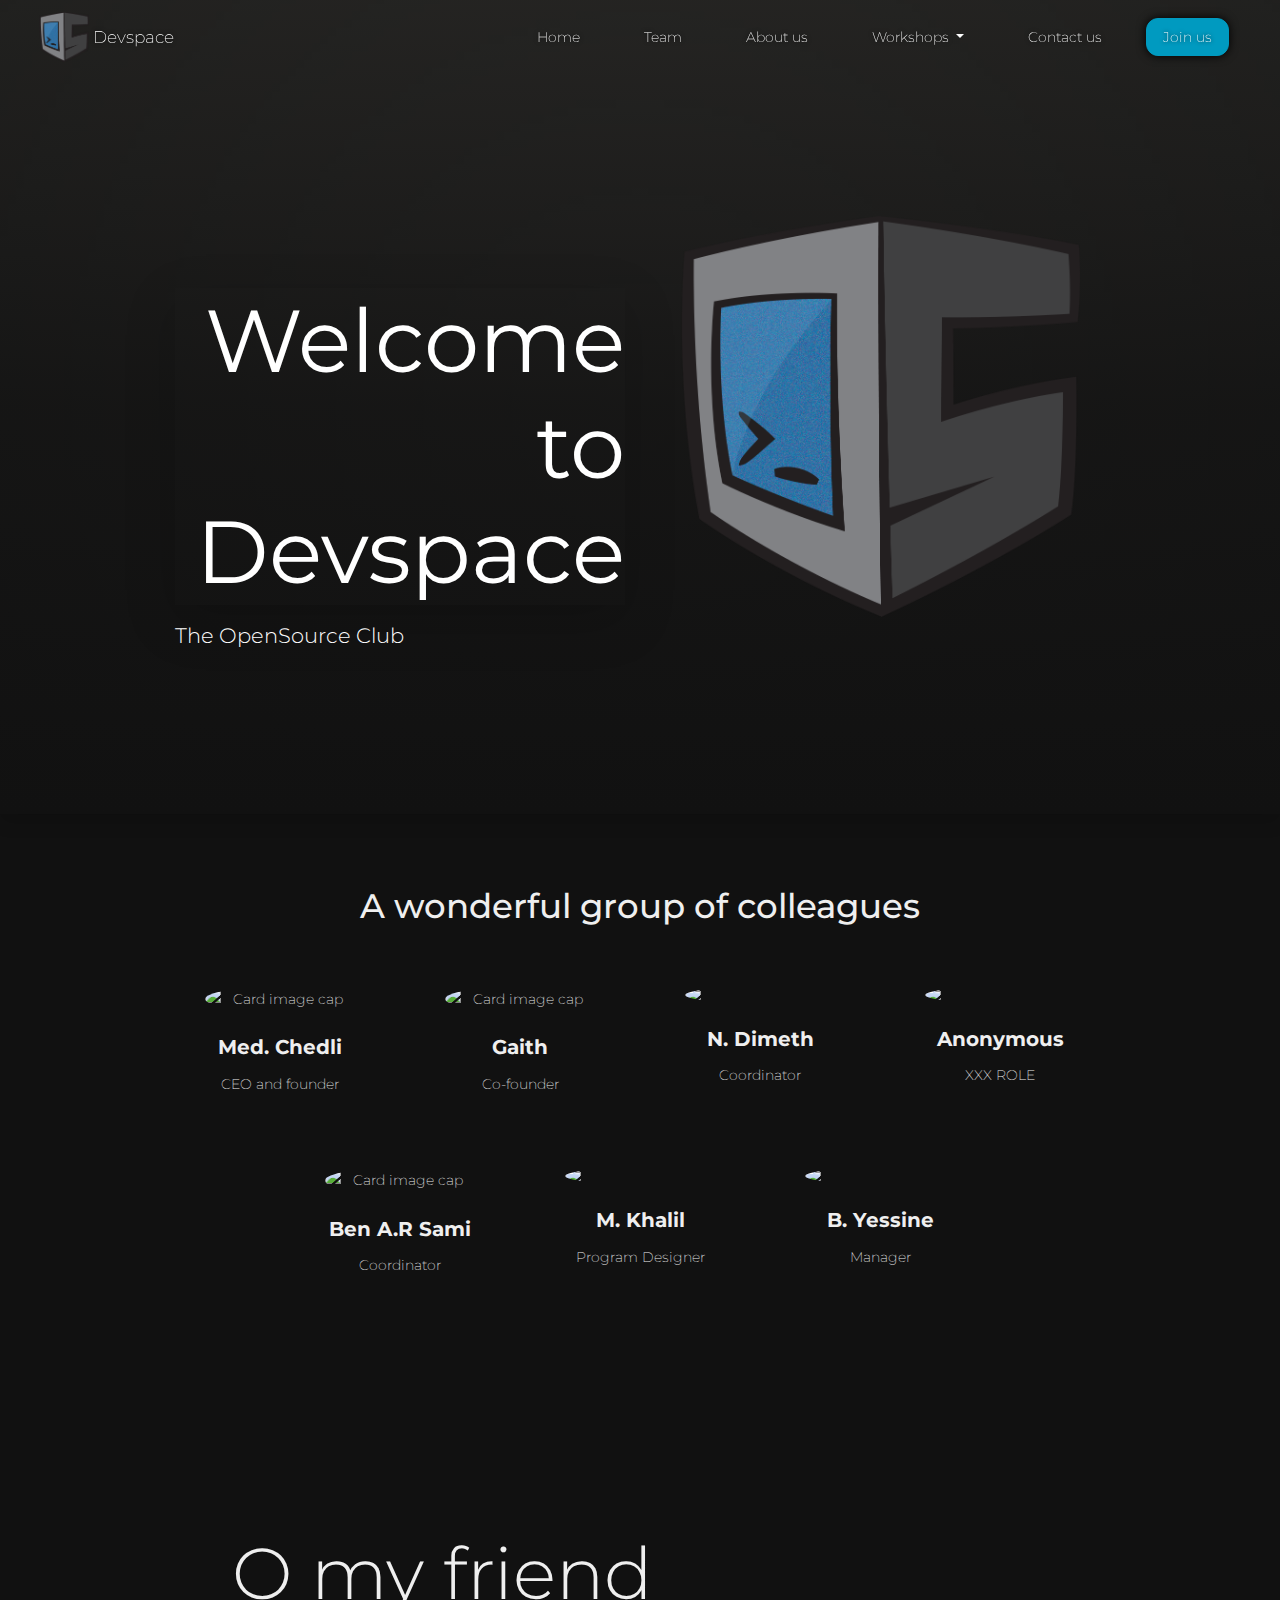
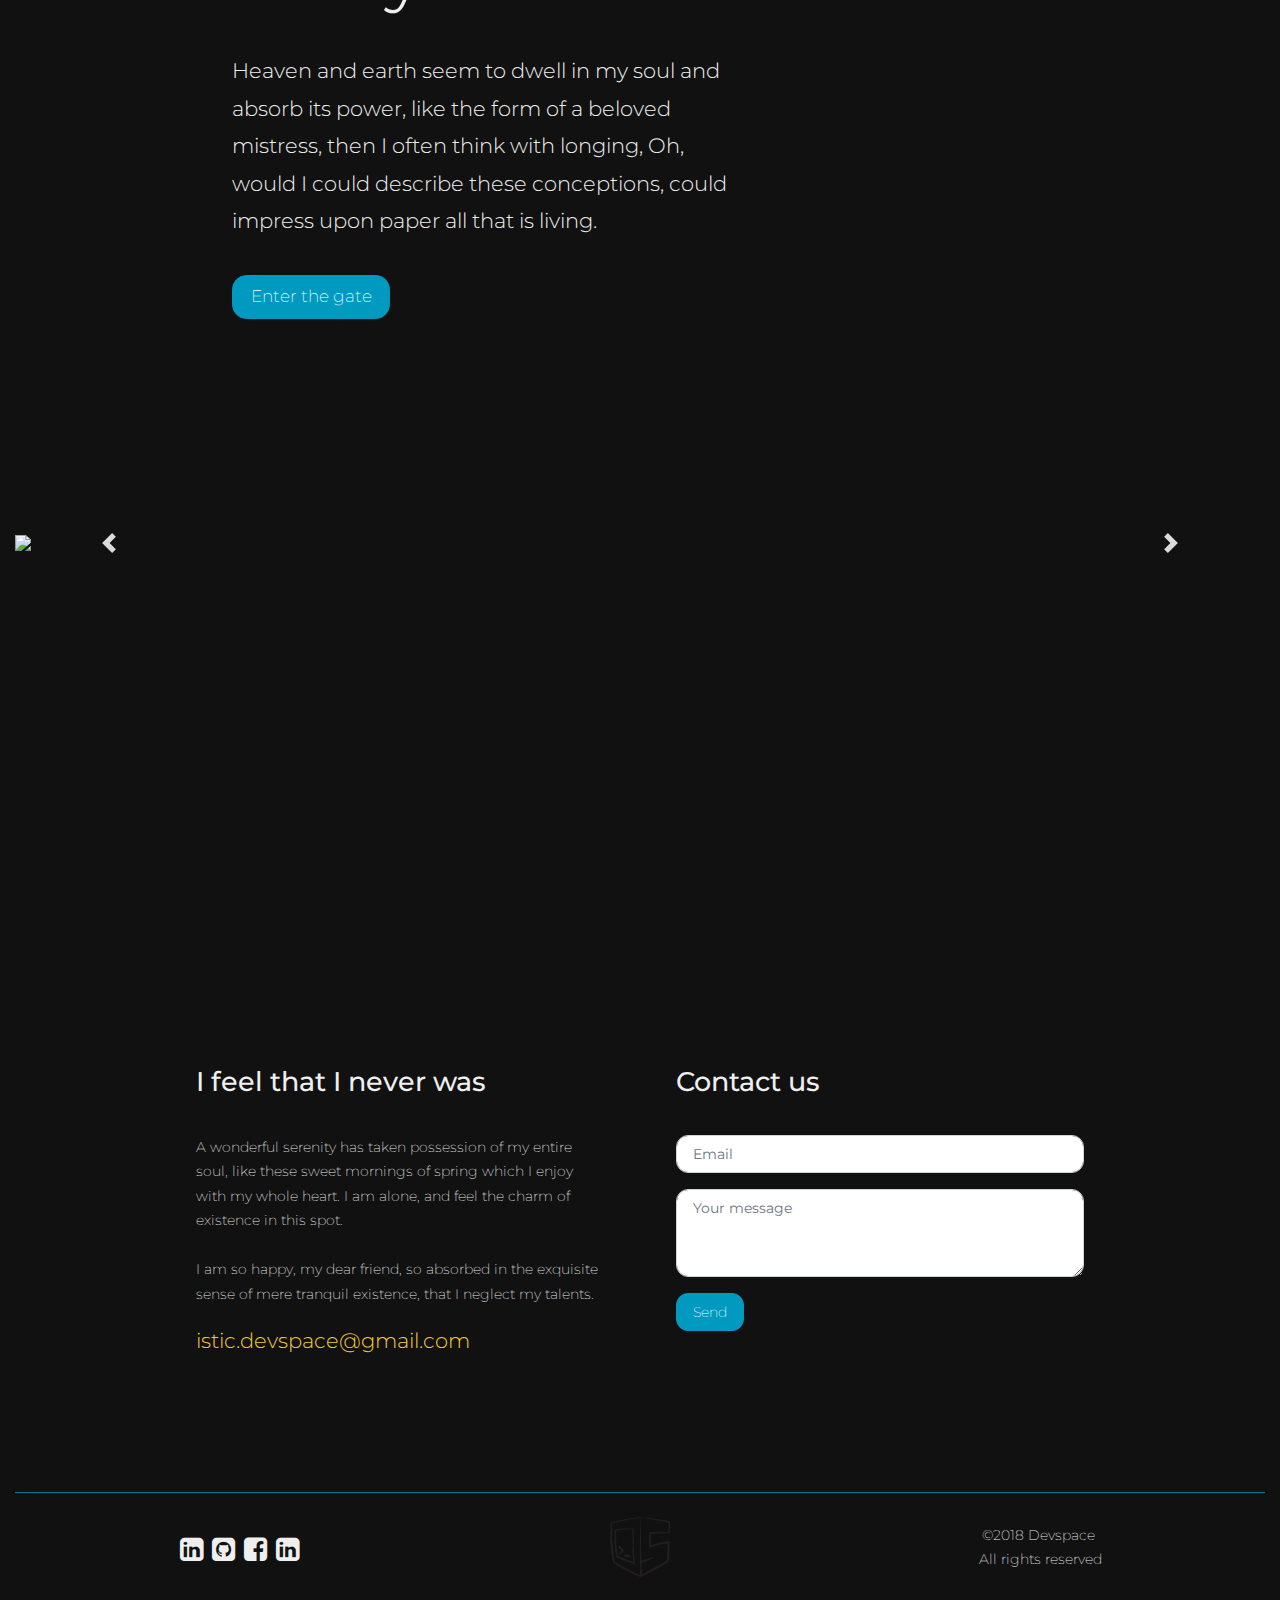
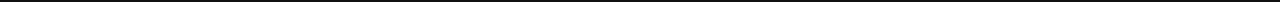
==== index.html @ 422b1db1 "edit" ====
<!DOCTYPE html>
<html>

<head>
  <meta charset="utf-8">
  <meta name="viewport" content="width=device-width, initial-scale=1">
  <!-- PAGE settings -->
  <link rel="icon" href="../../Downloads/Images/logo.png">
  <title>Devspace Club</title>
  <meta name="description" content="Devspace Club">
  <meta name="keywords" content="ISTIC devspace dev club cybersecurity gamedev">
  <!-- CSS dependencies -->
  <link rel="stylesheet" href="https://cdnjs.cloudflare.com/ajax/libs/font-awesome/4.7.0/css/font-awesome.min.css" type="text/css">
  <link rel="stylesheet" href="neon.css">
  <!-- Script: Make my navbar transparent when the document is scrolled to top -->
  <script src="js/navbar-ontop.js"></script>
  <!-- Script: Animated entrance -->
  <script src="js/animate-in.js"></script>
</head>

<body>
  <!-- Navbar -->
  <nav class="navbar navbar-expand-md navbar-dark bg-dark d-flex fixed-top">
    <div class="container-fluid">
      <div class="row">
        <div class="col-md-12"><img src="assets/img/logo.png" height="50" class="d-inline-block align-top" alt=""></div>
      </div><a class="navbar-brand" href="#home" style="">&nbsp;Devspace</a>
      <button class="navbar-toggler navbar-toggler-right" type="button" data-toggle="collapse" data-target="#navbar2SupportedContent" aria-controls="navbar2SupportedContent" aria-expanded="false" aria-label="Toggle navigation"> <span class="navbar-toggler-icon"></span> </button>
      <div class="collapse navbar-collapse text-center justify-content-end" id="navbar2SupportedContent">
        <ul class="navbar-nav justify-content-around d-inline-flex flex-grow-0">
          <li class="nav-item mx-3" id="home" style="">
            <a class="nav-link active" href="#home">Home<br></a>
          </li>
          <li class="nav-item mx-3" id="home" style="">
            <a class="nav-link active" href="#team">Team<br></a>
          </li>
          <li class="nav-item mx-3">
            <a class="nav-link active" href="#aboutus">About us</a>
          </li>
          <li class="nav-item dropdown px-3" style=""> <a class="nav-link dropdown-toggle active" id="navbarDropdownMenuLink" data-toggle="dropdown" aria-haspopup="true" aria-expanded="false" href="#events">Workshops&nbsp;</a>
            <div class="dropdown-menu" aria-labelledby="navbarDropdownMenuLink"> <a class="dropdown-item" href="Dev.html#Gamedev">GameDev</a> <a class="dropdown-item" href="Dev.html#Webdev">WebDev</a> <a class="dropdown-item" href="Dev.html#Cybersecurity">CyberSecurity</a> </div>
          </li>
          <li class="nav-item mx-3" style=""><a class="nav-link active" href="#contactus">Contact us<br></a></li>
        </ul>
        <a class="btn navbar-btn mx-2 btn-primary shadowed" href="Joinus.html" data-toggle="modal">Join us</a>
      </div>
    </div>
  </nav>
  <!-- Cover -->
  <div class="section-fade-out shadow pt-5 py-5" style="	background-image: url(&quot;assets/img/portal_split.jpg&quot;);	background-position: center;	background-size: 100;	background-repeat: no-repeat;" id="home">
    <div class="container mt-5 pt-5">
      <div class="row">
        <div class="col-md-6 my-5 text-lg-left text-center align-self-center">
          <h1 class="display-2 d-inline-flex flex-row justify-content-center align-items-center flex-grow-1 shadow-lg text-right"><b>Welcome to Devspace</b></h1>
          <p class="lead" style="">The OpenSource Club</p>
        </div>
        <div class="col-lg-6">
          <img class="img-fluid d-block mx-auto" src="assets/img/logo.png" width="400"> </div>
      </div>
    </div>
  </div>
  <!-- Article style section -->
  <div class="py-5 text-center" id="team">
    <div class="container">
      <div class="row">
        <div class="mx-auto col-md-12">
          <h1 class="mb-3">A wonderful group of colleagues</h1>
        </div>
      </div>
      <div class="row">
        <div class="col-lg-3 col-6 p-4"> <img class="img-fluid d-block mb-3 mx-auto rounded-circle" src="https://static.pingendo.com/img-placeholder-1.svg" width="150" alt="Card image cap">
          <h4><b>Med.&nbsp;</b><b>Chedli</b></h4>
          <p class="mb-0">CEO and founder</p>
        </div>
        <div class="col-lg-3 col-6 p-4"> <img class="img-fluid d-block mb-3 mx-auto rounded-circle" src="https://static.pingendo.com/img-placeholder-2.svg" width="150" alt="Card image cap">
          <h4><b>Gaith</b></h4>
          <p class="mb-0">Co-founder</p>
        </div>
        <div class="col-lg-3 col-6 p-4"> <img class="img-fluid d-block mb-3 mx-auto rounded-circle" src="https://static.pingendo.com/img-placeholder-3.svg" width="150">
          <h4><b>N. Dimeth</b></h4>
          <p class="mb-0">Coordinator</p>
        </div>
        <div class="col-lg-3 col-6 p-4"> <img class="img-fluid d-block mb-3 mx-auto rounded-circle" src="https://static.pingendo.com/img-placeholder-4.svg" width="150">
          <h4> <b>Anonymous</b></h4>
          <p class="mb-0" contenteditable="true">XXX ROLE</p>
        </div>
      </div>
      <div class="row d-flex justify-content-center">
        <div class="col-lg-3 col-6 p-4"> <img class="img-fluid d-block mb-3 mx-auto rounded-circle" src="https://static.pingendo.com/img-placeholder-4.svg" width="150" alt="Card image cap">
          <h4><b>Ben A.R Sami</b></h4>
          <p class="mb-0">Coordinator<br></p>
        </div>
        <div class="col-lg-3 col-6 p-4"> <img class="img-fluid d-block mb-3 mx-auto rounded-circle" src="https://static.pingendo.com/img-placeholder-1.svg" width="150">
          <h4> <b>M. Khalil</b></h4>
          <p class="mb-0">Program Designer</p>
        </div>
        <div class="col-lg-3 col-6 p-4"> <img class="img-fluid d-block mb-3 mx-auto rounded-circle" src="https://static.pingendo.com/img-placeholder-4.svg" width="150">
          <h4> <b>B. Yessine</b></h4>
          <p class="mb-0">Manager<br></p>
        </div>
      </div>
    </div>
  </div>
  <!-- Features -->
  <div class="align-items-center d-flex pt-5 pb-5" id="aboutus" style="">
    <div class="container py-5">
      <div class="row">
        <div class="col-md-8 px-md-5">
          <h1 class="display-3 mb-4">O my friend</h1>
          <p class="lead mb-4">Heaven and earth seem to dwell in my soul and absorb its power, like the form of a beloved mistress, then I often think with longing, Oh, would I could describe these conceptions, could impress upon paper all that is living.</p> <a href="https://discord.gg/DJ4KdKK" class="btn btn-lg btn-primary">Enter the gate</a>
        </div>
      </div>
    </div>
  </div>
  <div class="py-5">
    <div class="container-fluid">
      <div class="row">
        <div class="col-md-12">
          <div class="carousel slide" data-ride="carousel" id="carousel">
            <div class="carousel-inner">
              <div class="carousel-item"> <img class="d-block img-fluid w-100" src="assets/img/team.jpg">
              </div>
              <div class="carousel-item active carousel-item-left"> <img class="d-block img-fluid w-100" src="assets/img/IMG_7027.JPG">
              </div>
              <div class="carousel-item carousel-item-next carousel-item-left"> <img class="d-block img-fluid w-100" src="assets/img/IMG_9419.JPG">
              </div>
            </div> <a class="carousel-control-prev" href="#carousel" role="button" data-slide="prev"> <span class="carousel-control-prev-icon"></span> <span class="sr-only">Previous</span> </a> <a class="carousel-control-next" href="#carousel" role="button" data-slide="next"> <span class="carousel-control-next-icon"></span> <span class="sr-only">Next</span> </a>
          </div>
        </div>
      </div>
    </div>
  </div>
  <div class="pb-5" id="contactus">
    <div class="container-fluid p-0">
      <iframe src="https://www.google.com/maps/embed?pb=!1m18!1m12!1m3!1d3198.5929435793055!2d10.42721231528731!3d36.70831837996772!2m3!1f0!2f0!3f0!3m2!1i1024!2i768!4f13.1!3m3!1m2!1s0x12fd4fd28e1a5705%3A0x4fe8406bfb32f1c9!2sL'Institut+Sup%C3%A9rieur+des+Technologies+de+l'Information+et+des+Communications(ISTIC)!5e0!3m2!1sen!2stn!4v1543690964025" width="100%" height="400" frameborder="0" style="border:0" allowfullscreen=""></iframe>
    </div>
    <div class="container">
      <div class="row">
        <div class="mx-auto p-4 col-md-6">
          <h2 class="mb-4">I feel that I never was</h2>
          <p>A wonderful serenity has taken possession of my entire soul, like these sweet mornings of spring which I enjoy with my whole heart. I am alone, and feel the charm of existence in this spot. <br> <br>I am so happy, my dear friend, so absorbed in the exquisite sense of mere tranquil existence, that I neglect my talents.</p>
          <p class="mb-0 lead"> <a href="#">istic.devspace@gmail.com</a> </p>
        </div>
        <div class="mx-auto p-4 col-md-6">
          <h2 class="mb-4" contenteditable="true">Contact us</h2>
          <form action="https://formspree.io/istic.devspace@gmail.com">
            <div class="form-group"> <input type="email" class="form-control" id="form31" placeholder="Email"> </div>
            <div class="form-group"> <textarea class="form-control" id="form32" rows="3" placeholder="Your message"></textarea> </div> <button type="submit" class="btn btn-primary">Send</button>
          </form>
        </div>
      </div>
    </div>
  </div>
  <!-- Features -->
  <!-- Carousel reviews -->
  <!-- Call to action -->
  <div class="section text-center" id="reviews">
    <div class="container-fluid">
      <hr>
    </div>
  </div>
  <div class="pt-0 pb-3">
    <div class="container">
      <div class="row">
        <div class="d-md-flex text-center align-items-end flex-grow-1 justify-content-start col-md-2">
          <ul class="nav my-1">
            <li class="nav-item d-flex align-items-center justify-content-center my-1" style="	width: 32px;	min-height: 32px;	max-height: 32px;	min-width: 32px;	max-width: 32px;	height: 32px;"><a class="nav-link" href="#"><i class="fa fa-fw text-body d-block fa-2x fa-linkedin-square"></i></a></li>
            <li class="nav-item d-flex align-items-center justify-content-center my-1" style="	width: 32px;	min-height: 32px;	max-height: 32px;	min-width: 32px;	max-width: 32px;	height: 32px;"><a class="nav-link" href="#"><i class="fa fa-fw text-body d-block fa-2x fa-github-square"></i></a></li>
            <li class="nav-item d-flex align-items-center justify-content-center my-1" style="	width: 32px;	min-height: 32px;	max-height: 32px;	min-width: 32px;	max-width: 32px;	height: 32px;"><a class="nav-link" href="#"><i class="fa fa-fw fa-2x text-body d-block fa-facebook-square"></i></a></li>
            <li class="nav-item d-flex align-items-center justify-content-center my-1" style="	width: 32px;	min-height: 32px;	max-height: 32px;	min-width: 32px;	max-width: 32px;	height: 32px;"><a class="nav-link" href="#"><i class="fa fa-fw fa-2x fa-linkedin-square text-body d-block"></i></a></li>
          </ul>
        </div>
        <div class="col-md-8"><img class="d-block text-primary my-0 mx-auto" src="assets/img/invilogo.png" width="60"></div>
        <div class="col-md-2">
          <p class="py-1 mb-0 text-center">©2018 Devspace&nbsp;<br>All rights reserved</p>
        </div>
      </div>
    </div>
  </div>
  <!-- Footer -->
  <!-- JavaScript dependencies -->
  <script src="https://code.jquery.com/jquery-3.3.1.min.js"></script>
  <script src="https://cdnjs.cloudflare.com/ajax/libs/popper.js/1.14.3/umd/popper.min.js" integrity="sha384-ZMP7rVo3mIykV+2+9J3UJ46jBk0WLaUAdn689aCwoqbBJiSnjAK/l8WvCWPIPm49" crossorigin="anonymous" style=""></script>
  <script src="https://stackpath.bootstrapcdn.com/bootstrap/4.1.3/js/bootstrap.min.js" integrity="sha384-ChfqqxuZUCnJSK3+MXmPNIyE6ZbWh2IMqE241rYiqJxyMiZ6OW/JmZQ5stwEULTy" crossorigin="anonymous"></script>
  <!-- Script: Smooth scrolling between anchors in the same page -->
  <script src="js/smooth-scroll.js" style=""></script>
</body>

</html>
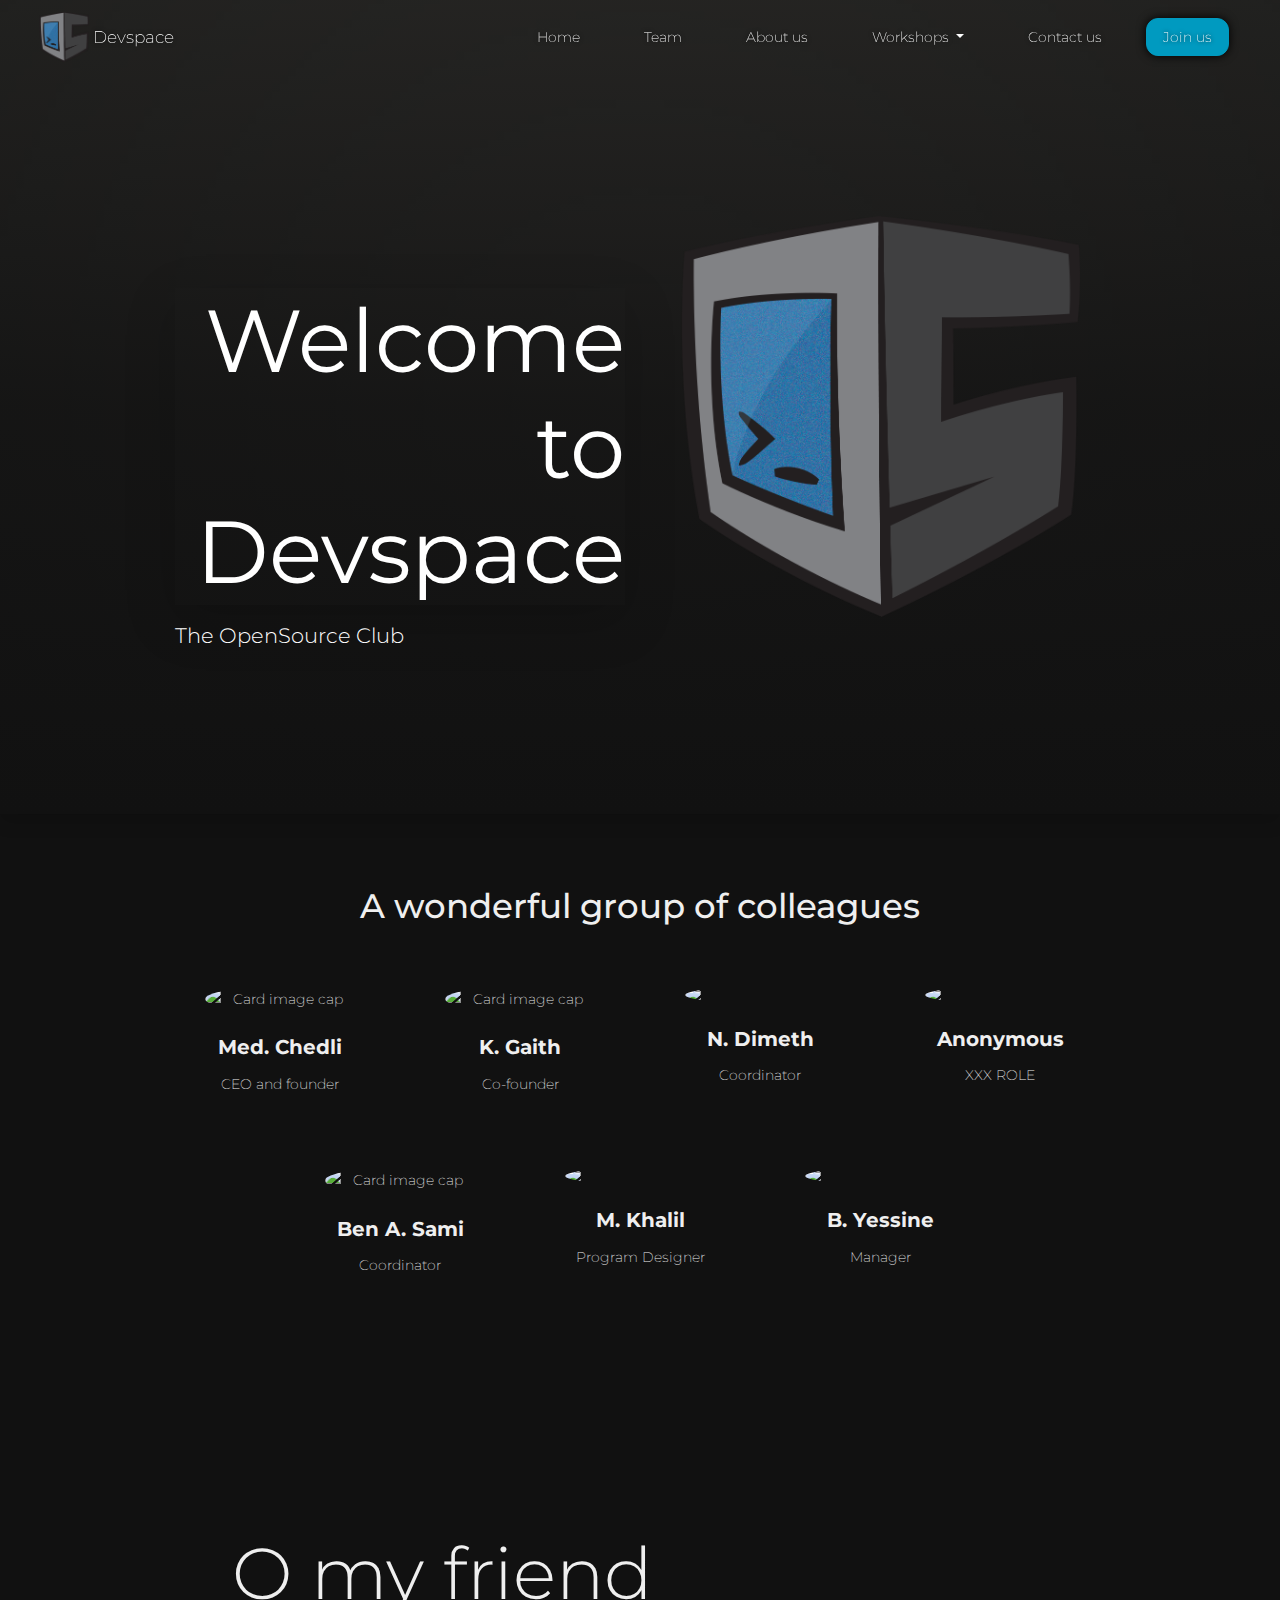
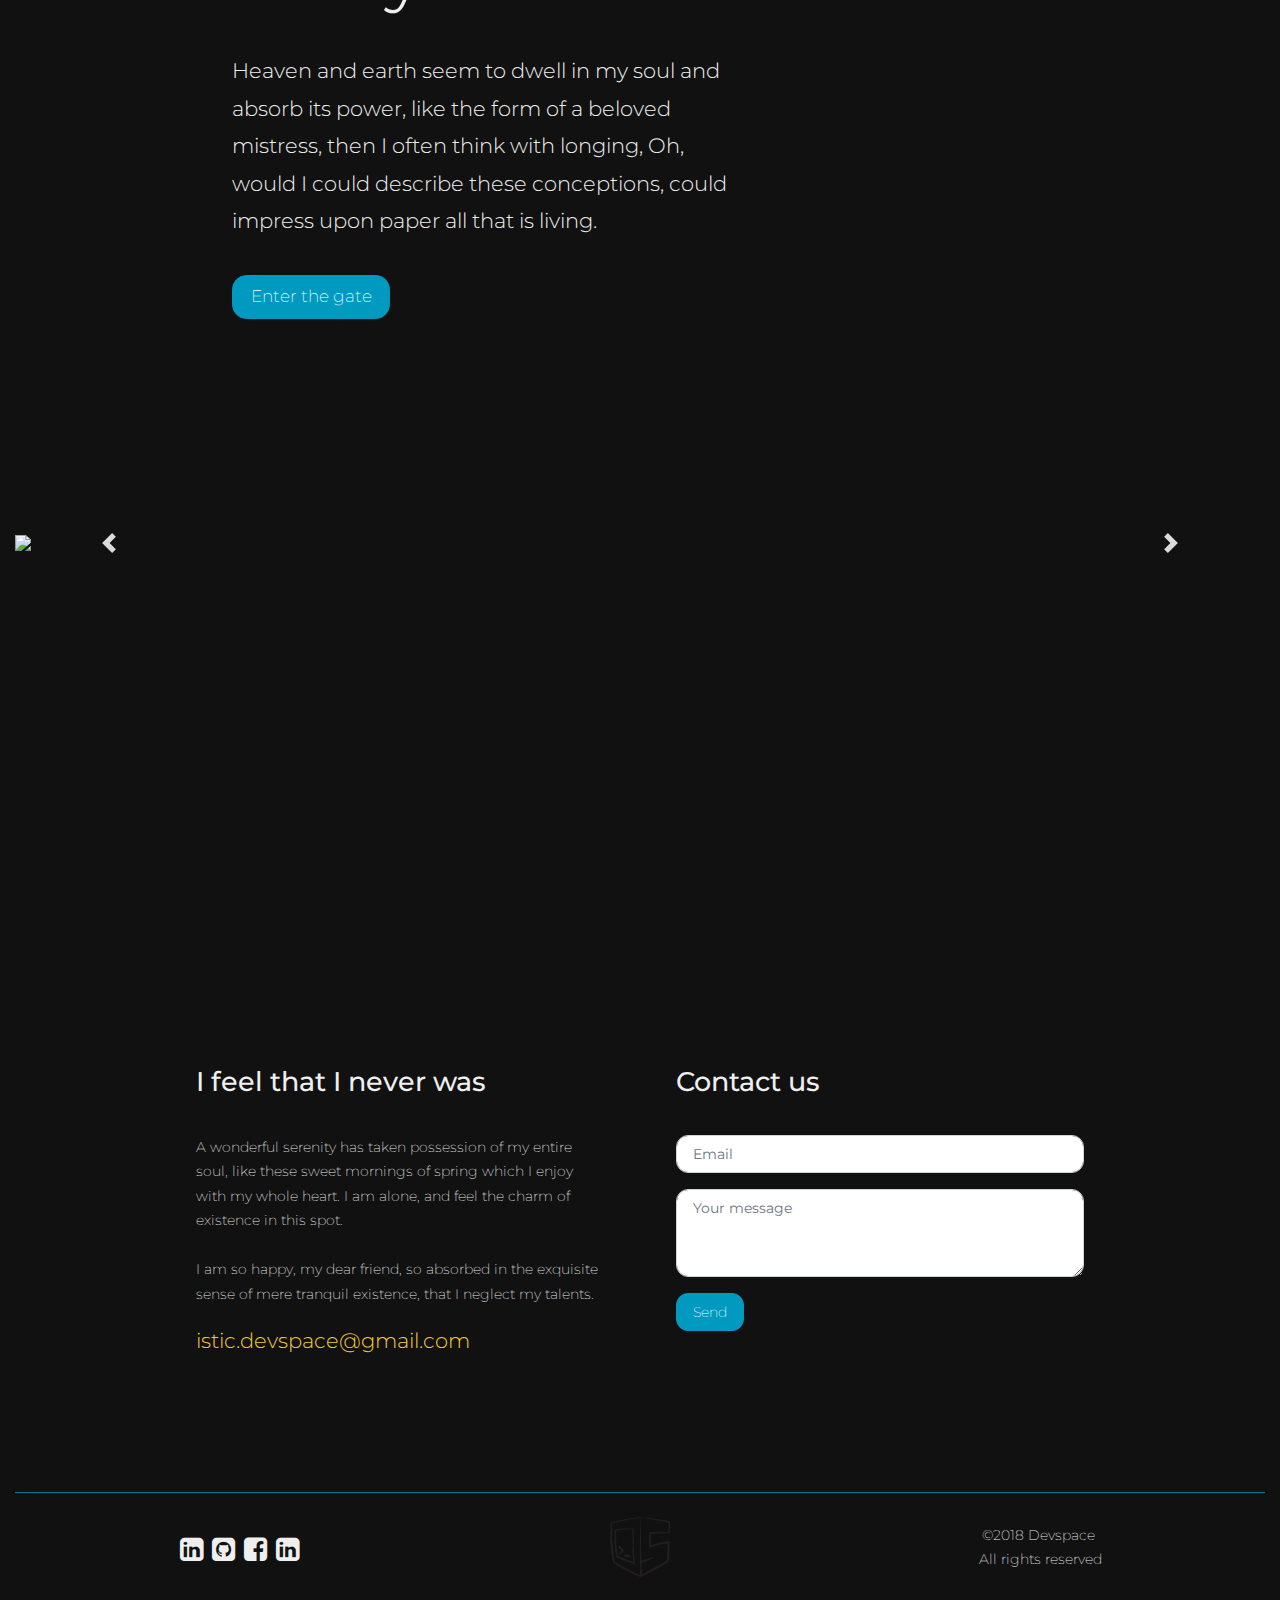
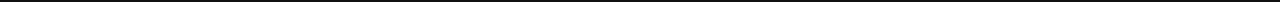
==== commit ebdebb32: "edit" ====
--- a/index.html
+++ b/index.html
@@ -42,7 +42,7 @@
           </li>
           <li class="nav-item mx-3" style=""><a class="nav-link active" href="#contactus">Contact us<br></a></li>
         </ul>
-        <a class="btn navbar-btn mx-2 btn-primary shadowed" href="Joinus.html" data-toggle="modal">Join us</a>
+        <a class="btn navbar-btn mx-2 btn-primary shadowed" href="Joinus.html">Join us</a>
       </div>
     </div>
   </nav>
@@ -73,7 +73,7 @@
           <p class="mb-0">CEO and founder</p>
         </div>
         <div class="col-lg-3 col-6 p-4"> <img class="img-fluid d-block mb-3 mx-auto rounded-circle" src="https://static.pingendo.com/img-placeholder-2.svg" width="150" alt="Card image cap">
-          <h4><b>Gaith</b></h4>
+          <h4><b>K. Gaith</b></h4>
           <p class="mb-0">Co-founder</p>
         </div>
         <div class="col-lg-3 col-6 p-4"> <img class="img-fluid d-block mb-3 mx-auto rounded-circle" src="https://static.pingendo.com/img-placeholder-3.svg" width="150">
@@ -87,7 +87,7 @@
       </div>
       <div class="row d-flex justify-content-center">
         <div class="col-lg-3 col-6 p-4"> <img class="img-fluid d-block mb-3 mx-auto rounded-circle" src="https://static.pingendo.com/img-placeholder-4.svg" width="150" alt="Card image cap">
-          <h4><b>Ben A.R Sami</b></h4>
+          <h4><b>Ben A. Sami</b></h4>
           <p class="mb-0">Coordinator<br></p>
         </div>
         <div class="col-lg-3 col-6 p-4"> <img class="img-fluid d-block mb-3 mx-auto rounded-circle" src="https://static.pingendo.com/img-placeholder-1.svg" width="150">
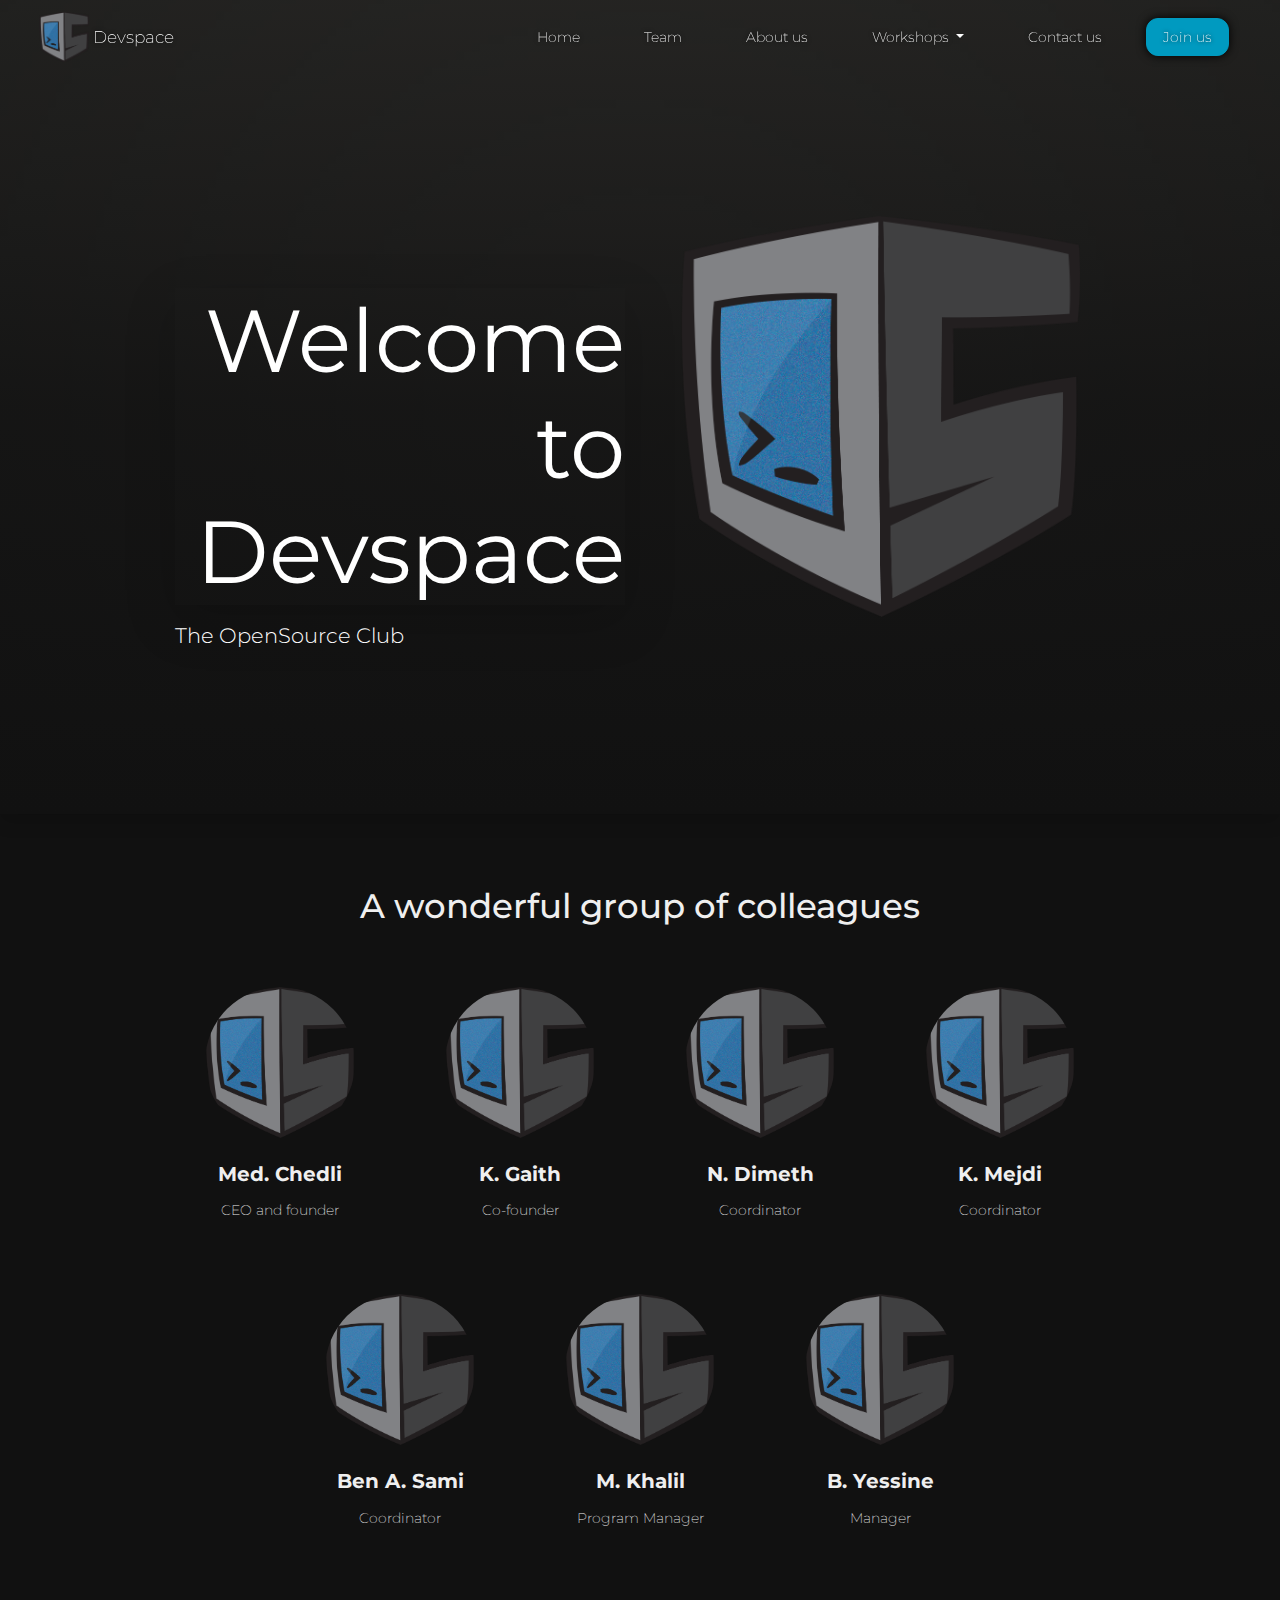
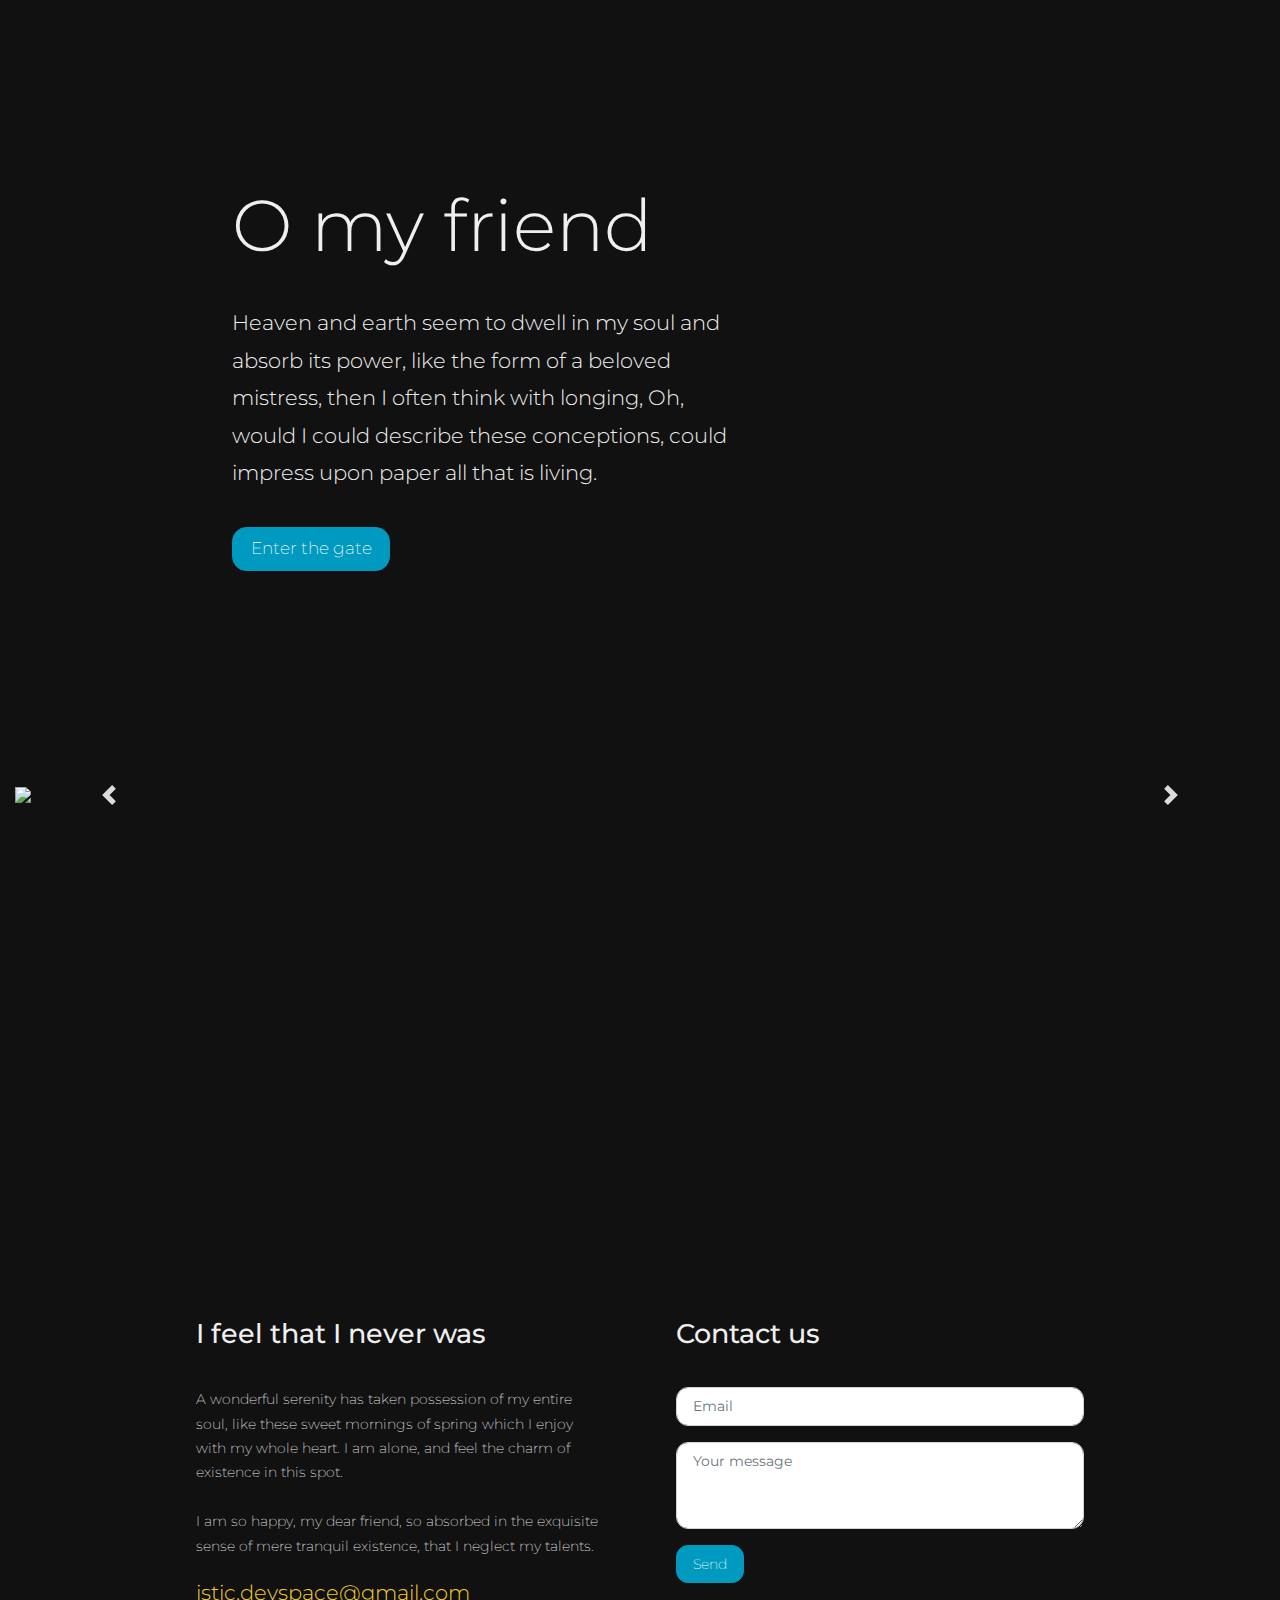
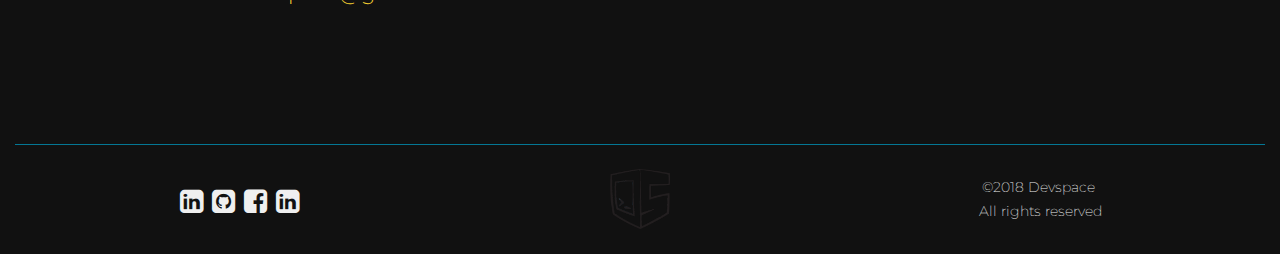
==== commit d464a618: "edits" ====
--- a/index.html
+++ b/index.html
@@ -68,33 +68,33 @@
         </div>
       </div>
       <div class="row">
-        <div class="col-lg-3 col-6 p-4"> <img class="img-fluid d-block mb-3 mx-auto rounded-circle" src="https://static.pingendo.com/img-placeholder-1.svg" width="150" alt="Card image cap">
+        <div class="col-lg-3 col-6 p-4"> <img class="img-fluid d-block mb-3 mx-auto rounded-circle" src="assets/img/logo.png" width="150" alt="Card image cap">
           <h4><b>Med.&nbsp;</b><b>Chedli</b></h4>
           <p class="mb-0">CEO and founder</p>
         </div>
-        <div class="col-lg-3 col-6 p-4"> <img class="img-fluid d-block mb-3 mx-auto rounded-circle" src="https://static.pingendo.com/img-placeholder-2.svg" width="150" alt="Card image cap">
+        <div class="col-lg-3 col-6 p-4"> <img class="img-fluid d-block mb-3 mx-auto rounded-circle" src="assets/img/logo.png" width="150" alt="Card image cap">
           <h4><b>K. Gaith</b></h4>
           <p class="mb-0">Co-founder</p>
         </div>
-        <div class="col-lg-3 col-6 p-4"> <img class="img-fluid d-block mb-3 mx-auto rounded-circle" src="https://static.pingendo.com/img-placeholder-3.svg" width="150">
+        <div class="col-lg-3 col-6 p-4"> <img class="img-fluid d-block mb-3 mx-auto rounded-circle" src="assets/img/logo.png" width="150">
           <h4><b>N. Dimeth</b></h4>
           <p class="mb-0">Coordinator</p>
         </div>
-        <div class="col-lg-3 col-6 p-4"> <img class="img-fluid d-block mb-3 mx-auto rounded-circle" src="https://static.pingendo.com/img-placeholder-4.svg" width="150">
-          <h4> <b>Anonymous</b></h4>
-          <p class="mb-0" contenteditable="true">XXX ROLE</p>
+        <div class="col-lg-3 col-6 p-4"> <img class="img-fluid d-block mb-3 mx-auto rounded-circle" src="assets/img/logo.png" width="150">
+          <h4> <b>K. Mejdi</b></h4>
+          <p class="mb-0">Coordinator</p>
         </div>
       </div>
       <div class="row d-flex justify-content-center">
-        <div class="col-lg-3 col-6 p-4"> <img class="img-fluid d-block mb-3 mx-auto rounded-circle" src="https://static.pingendo.com/img-placeholder-4.svg" width="150" alt="Card image cap">
+        <div class="col-lg-3 col-6 p-4"> <img class="img-fluid d-block mb-3 mx-auto rounded-circle" src="assets/img/logo.png" width="150" alt="Card image cap">
           <h4><b>Ben A. Sami</b></h4>
           <p class="mb-0">Coordinator<br></p>
         </div>
-        <div class="col-lg-3 col-6 p-4"> <img class="img-fluid d-block mb-3 mx-auto rounded-circle" src="https://static.pingendo.com/img-placeholder-1.svg" width="150">
+        <div class="col-lg-3 col-6 p-4"> <img class="img-fluid d-block mb-3 mx-auto rounded-circle" src="assets/img/logo.png" width="150">
           <h4> <b>M. Khalil</b></h4>
-          <p class="mb-0">Program Designer</p>
+          <p class="mb-0">Program Manager</p>
         </div>
-        <div class="col-lg-3 col-6 p-4"> <img class="img-fluid d-block mb-3 mx-auto rounded-circle" src="https://static.pingendo.com/img-placeholder-4.svg" width="150">
+        <div class="col-lg-3 col-6 p-4"> <img class="img-fluid d-block mb-3 mx-auto rounded-circle" src="assets/img/logo.png" width="150">
           <h4> <b>B. Yessine</b></h4>
           <p class="mb-0">Manager<br></p>
         </div>
@@ -186,4 +186,4 @@
   <script src="js/smooth-scroll.js" style=""></script>
 </body>
 
-</html>+</html>
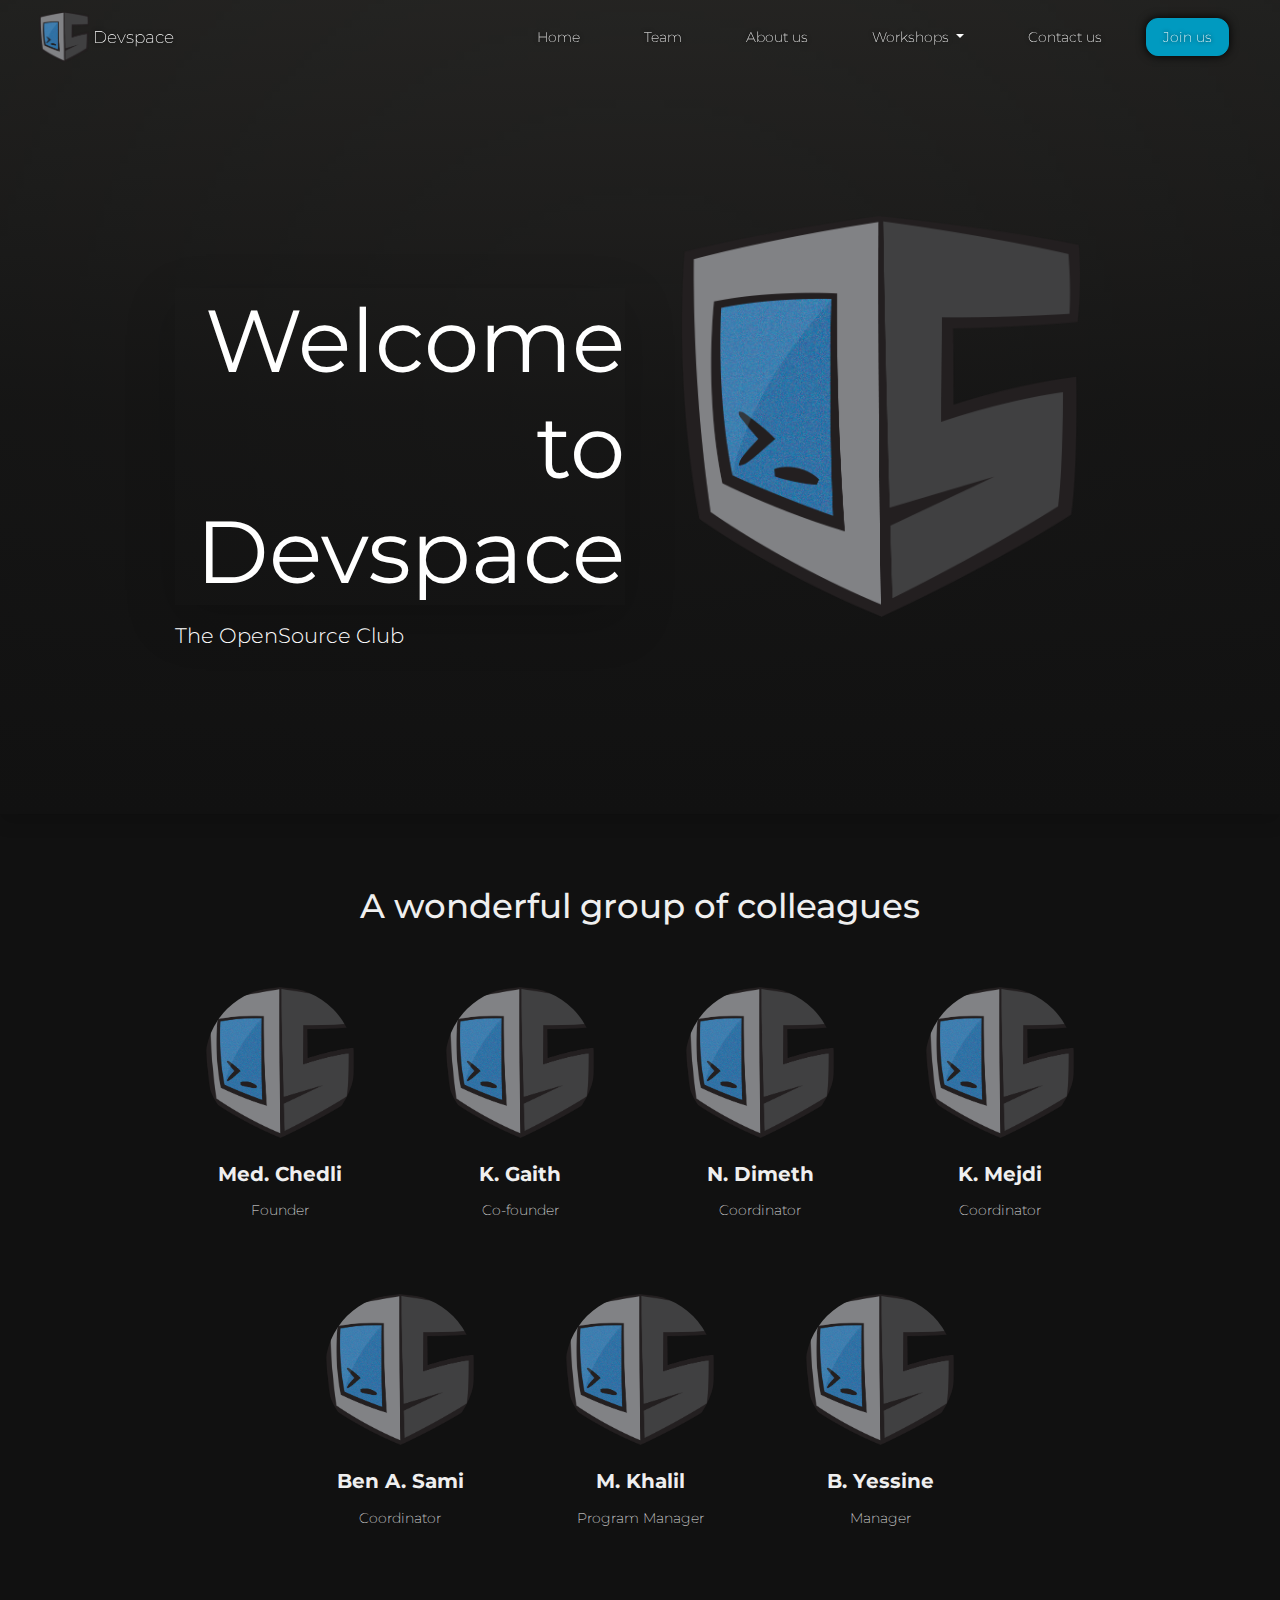
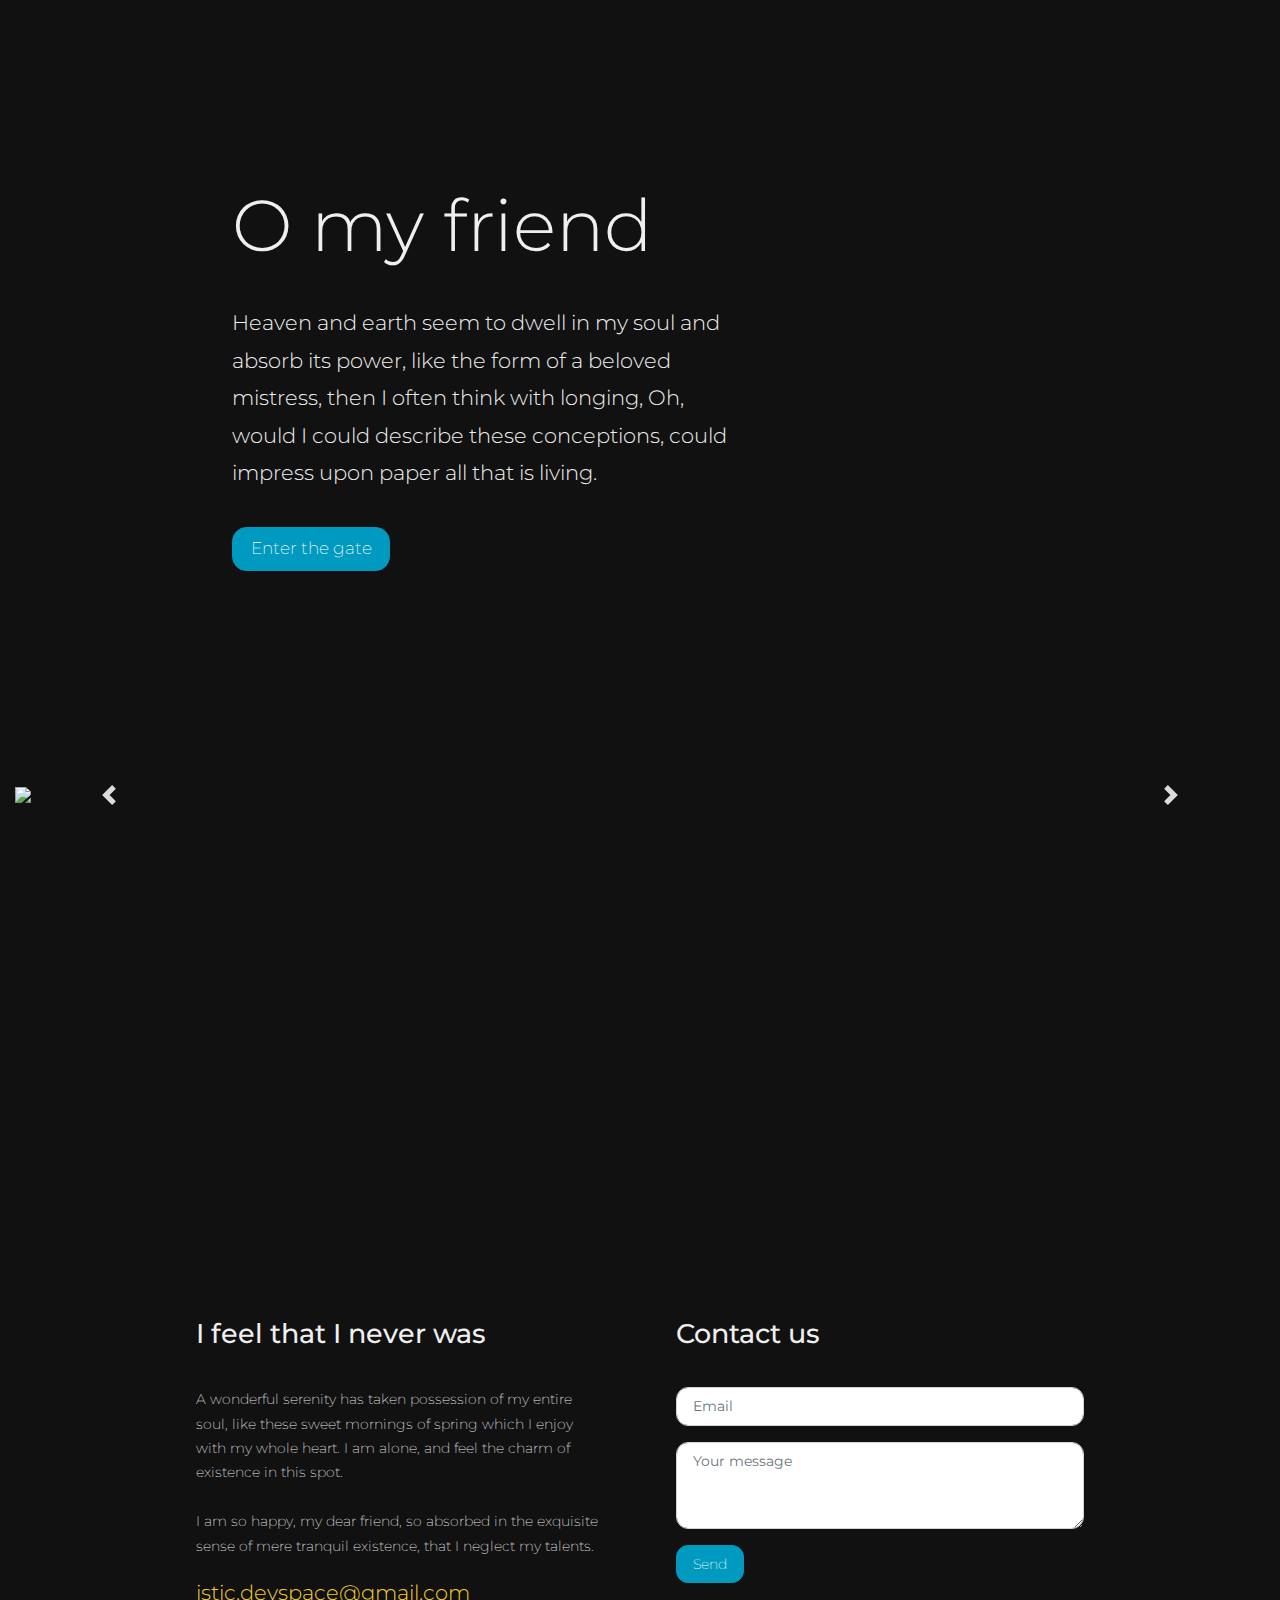
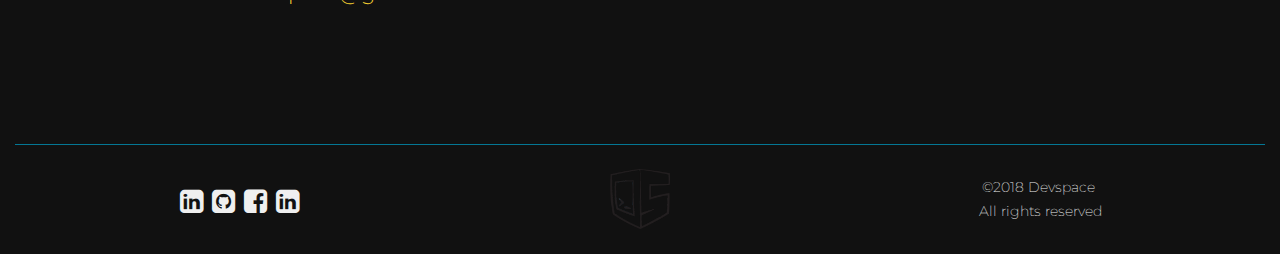
==== commit c64533a4: "K.O." ====
--- a/index.html
+++ b/index.html
@@ -70,7 +70,7 @@
       <div class="row">
         <div class="col-lg-3 col-6 p-4"> <img class="img-fluid d-block mb-3 mx-auto rounded-circle" src="assets/img/logo.png" width="150" alt="Card image cap">
           <h4><b>Med.&nbsp;</b><b>Chedli</b></h4>
-          <p class="mb-0">CEO and founder</p>
+          <p class="mb-0">Founder</p>
         </div>
         <div class="col-lg-3 col-6 p-4"> <img class="img-fluid d-block mb-3 mx-auto rounded-circle" src="assets/img/logo.png" width="150" alt="Card image cap">
           <h4><b>K. Gaith</b></h4>
